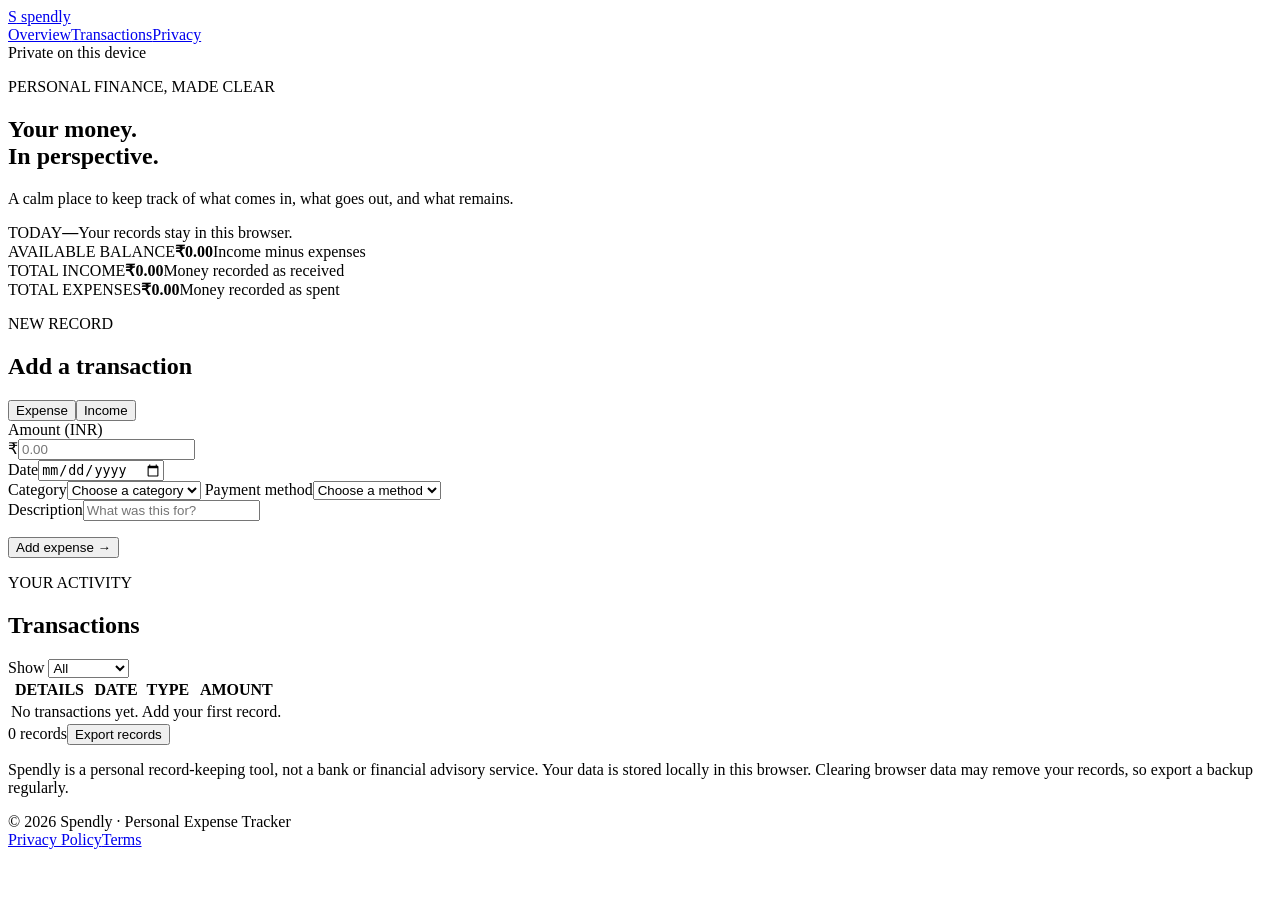
==== index.html @ a80ff647 "Build Spendly responsive web interface" ====
<!doctype html>
<html lang="en">
<head>
  <meta charset="utf-8">
  <meta name="viewport" content="width=device-width, initial-scale=1">
  <meta name="description" content="Spendly is a simple personal expense tracker for recording income, expenses and your balance.">
  <meta name="theme-color" content="#f5f4ef">
  <title>Spendly | Personal Expense Tracker</title>
  <link rel="stylesheet" href="styles.css">
</head>
<body>
  <header class="topbar">
    <a class="brand" href="index.html" aria-label="Spendly home"><span class="brand-mark">S</span> spendly</a>
    <nav aria-label="Main navigation"><a href="#dashboard">Overview</a><a href="#transactions">Transactions</a><a href="privacy.html">Privacy</a></nav>
    <span class="local-label"><span class="status-dot"></span> Private on this device</span>
  </header>

  <main class="shell" id="dashboard">
    <section class="intro">
      <div><p class="eyebrow">PERSONAL FINANCE, MADE CLEAR</p><h1>Your money.<br><span>In perspective.</span></h1><p class="intro-copy">A calm place to keep track of what comes in, what goes out, and what remains.</p></div>
      <div class="date-panel"><span class="eyebrow">TODAY</span><strong id="today-date">—</strong><span class="muted">Your records stay in this browser.</span></div>
    </section>

    <section class="summary-grid" aria-label="Financial summary">
      <article class="summary-card balance-card"><span class="card-label">AVAILABLE BALANCE</span><strong id="balance">₹0.00</strong><span class="card-note">Income minus expenses</span></article>
      <article class="summary-card"><span class="card-label">TOTAL INCOME</span><strong id="income">₹0.00</strong><span class="card-note">Money recorded as received</span></article>
      <article class="summary-card"><span class="card-label">TOTAL EXPENSES</span><strong id="expenses">₹0.00</strong><span class="card-note">Money recorded as spent</span></article>
    </section>

    <section class="workspace">
      <div class="panel form-panel">
        <div class="section-heading"><div><p class="eyebrow">NEW RECORD</p><h2>Add a transaction</h2></div></div>
        <div class="type-switch" role="group" aria-label="Transaction type"><button type="button" class="type-button active" data-type="expense" aria-pressed="true">Expense</button><button type="button" class="type-button" data-type="income" aria-pressed="false">Income</button></div>
        <form id="transaction-form">
          <label for="amount">Amount <span>(INR)</span></label>
          <div class="amount-wrap"><span>₹</span><input id="amount" name="amount" type="number" min="0.01" step="0.01" placeholder="0.00" required></div>
          <label for="date">Date</label><input id="date" name="date" type="date" required>
          <div id="expense-fields">
            <label for="category">Category</label><select id="category" name="category"><option value="">Choose a category</option><option>Food</option><option>Travel</option><option>Education</option><option>Shopping</option><option>Health</option><option>Other</option></select>
            <label for="payment">Payment method</label><select id="payment" name="payment"><option value="">Choose a method</option><option>UPI</option><option>Cash</option><option>Bank transfer</option><option>Card</option><option>Other</option></select>
          </div>
          <div id="income-fields" hidden><label for="source">Income source</label><input id="source" name="source" type="text" maxlength="60" placeholder="e.g. Scholarship"></div>
          <label for="description">Description</label><input id="description" name="description" type="text" maxlength="100" placeholder="What was this for?" required>
          <p class="form-error" id="form-error" role="alert"></p>
          <button class="primary-button" type="submit" id="submit-button">Add expense <span aria-hidden="true">→</span></button>
        </form>
      </div>

      <div class="panel transactions-panel" id="transactions">
        <div class="section-heading transaction-heading"><div><p class="eyebrow">YOUR ACTIVITY</p><h2>Transactions</h2></div><label class="filter-label" for="filter">Show <select id="filter"><option value="all">All</option><option value="Expense">Expenses</option><option value="Income">Income</option></select></label></div>
        <div class="table-wrap"><table><thead><tr><th>DETAILS</th><th>DATE</th><th>TYPE</th><th class="amount-col">AMOUNT</th><th></th></tr></thead><tbody id="transaction-list"><tr><td colspan="5" class="empty-state">No transactions yet. Add your first record.</td></tr></tbody></table></div>
        <div class="panel-footer"><span id="record-count">0 records</span><button type="button" class="text-button" id="export-button">Export records</button></div>
      </div>
    </section>
    <p class="notice">Spendly is a personal record-keeping tool, not a bank or financial advisory service. Your data is stored locally in this browser. Clearing browser data may remove your records, so export a backup regularly.</p>
  </main>

  <footer class="footer"><span>© 2026 Spendly · Personal Expense Tracker</span><div><a href="privacy.html">Privacy Policy</a><a href="terms.html">Terms</a></div></footer>
  <script type="module" src="app.js"></script>
</body>
</html>
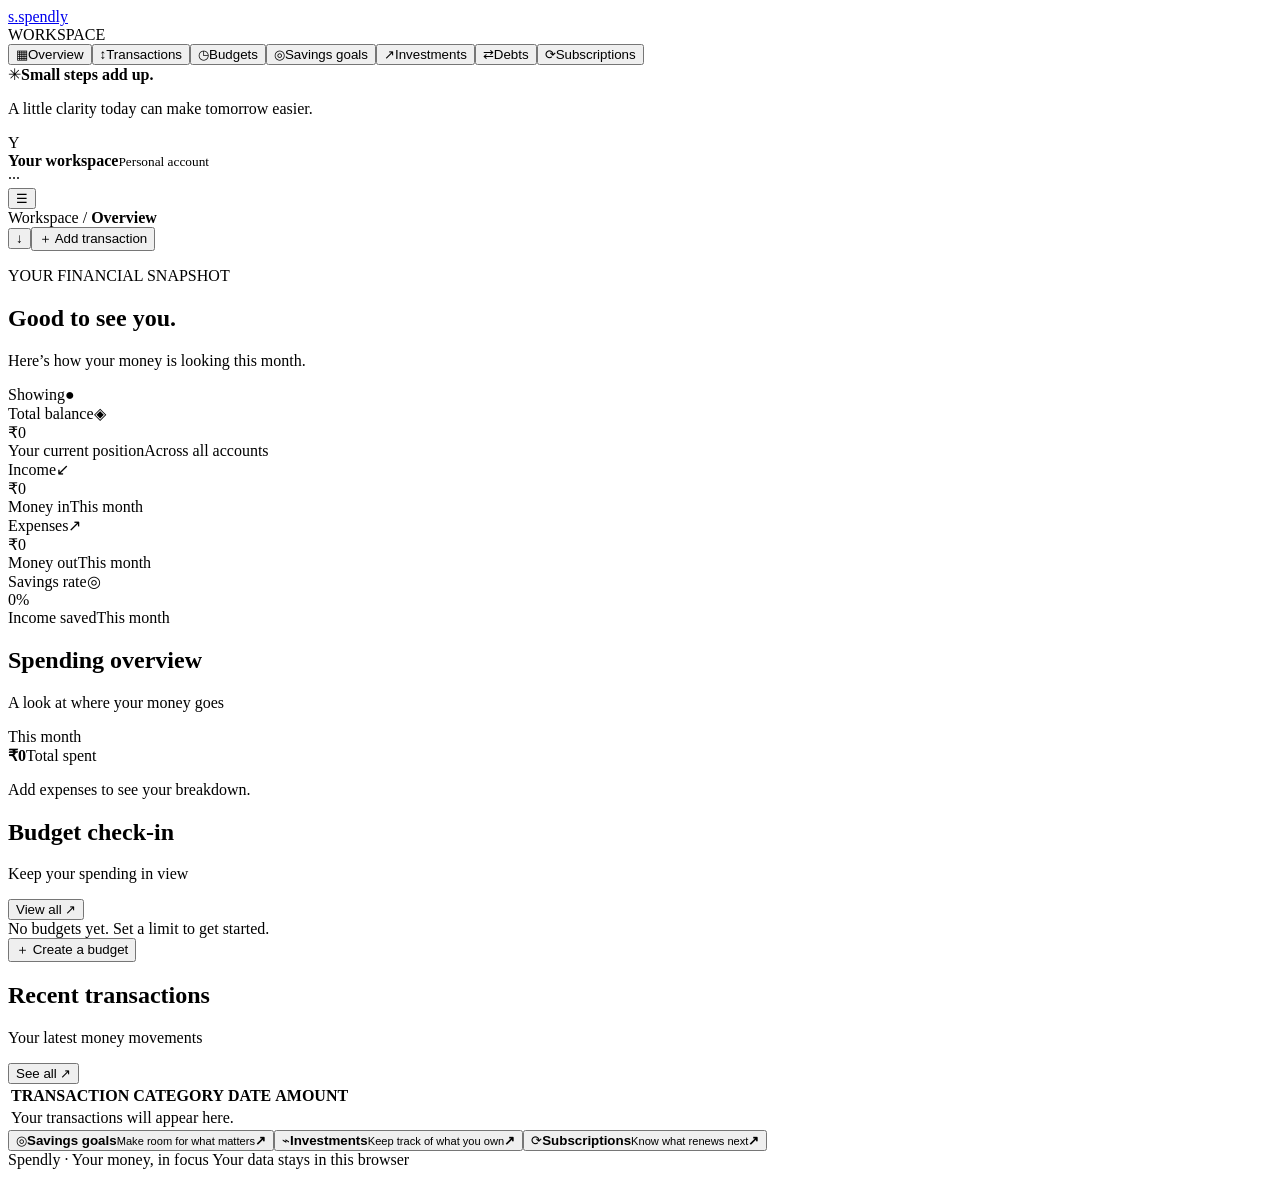
==== commit d96eee55: "Build Spendly: add index.html" ====
--- a/index.html
+++ b/index.html
@@ -1,61 +1,9 @@
-<!doctype html>
-<html lang="en">
-<head>
-  <meta charset="utf-8">
-  <meta name="viewport" content="width=device-width, initial-scale=1">
-  <meta name="description" content="Spendly is a simple personal expense tracker for recording income, expenses and your balance.">
-  <meta name="theme-color" content="#f5f4ef">
-  <title>Spendly | Personal Expense Tracker</title>
-  <link rel="stylesheet" href="styles.css">
-</head>
-<body>
-  <header class="topbar">
-    <a class="brand" href="index.html" aria-label="Spendly home"><span class="brand-mark">S</span> spendly</a>
-    <nav aria-label="Main navigation"><a href="#dashboard">Overview</a><a href="#transactions">Transactions</a><a href="privacy.html">Privacy</a></nav>
-    <span class="local-label"><span class="status-dot"></span> Private on this device</span>
-  </header>
-
-  <main class="shell" id="dashboard">
-    <section class="intro">
-      <div><p class="eyebrow">PERSONAL FINANCE, MADE CLEAR</p><h1>Your money.<br><span>In perspective.</span></h1><p class="intro-copy">A calm place to keep track of what comes in, what goes out, and what remains.</p></div>
-      <div class="date-panel"><span class="eyebrow">TODAY</span><strong id="today-date">—</strong><span class="muted">Your records stay in this browser.</span></div>
-    </section>
-
-    <section class="summary-grid" aria-label="Financial summary">
-      <article class="summary-card balance-card"><span class="card-label">AVAILABLE BALANCE</span><strong id="balance">₹0.00</strong><span class="card-note">Income minus expenses</span></article>
-      <article class="summary-card"><span class="card-label">TOTAL INCOME</span><strong id="income">₹0.00</strong><span class="card-note">Money recorded as received</span></article>
-      <article class="summary-card"><span class="card-label">TOTAL EXPENSES</span><strong id="expenses">₹0.00</strong><span class="card-note">Money recorded as spent</span></article>
-    </section>
-
-    <section class="workspace">
-      <div class="panel form-panel">
-        <div class="section-heading"><div><p class="eyebrow">NEW RECORD</p><h2>Add a transaction</h2></div></div>
-        <div class="type-switch" role="group" aria-label="Transaction type"><button type="button" class="type-button active" data-type="expense" aria-pressed="true">Expense</button><button type="button" class="type-button" data-type="income" aria-pressed="false">Income</button></div>
-        <form id="transaction-form">
-          <label for="amount">Amount <span>(INR)</span></label>
-          <div class="amount-wrap"><span>₹</span><input id="amount" name="amount" type="number" min="0.01" step="0.01" placeholder="0.00" required></div>
-          <label for="date">Date</label><input id="date" name="date" type="date" required>
-          <div id="expense-fields">
-            <label for="category">Category</label><select id="category" name="category"><option value="">Choose a category</option><option>Food</option><option>Travel</option><option>Education</option><option>Shopping</option><option>Health</option><option>Other</option></select>
-            <label for="payment">Payment method</label><select id="payment" name="payment"><option value="">Choose a method</option><option>UPI</option><option>Cash</option><option>Bank transfer</option><option>Card</option><option>Other</option></select>
-          </div>
-          <div id="income-fields" hidden><label for="source">Income source</label><input id="source" name="source" type="text" maxlength="60" placeholder="e.g. Scholarship"></div>
-          <label for="description">Description</label><input id="description" name="description" type="text" maxlength="100" placeholder="What was this for?" required>
-          <p class="form-error" id="form-error" role="alert"></p>
-          <button class="primary-button" type="submit" id="submit-button">Add expense <span aria-hidden="true">→</span></button>
-        </form>
-      </div>
-
-      <div class="panel transactions-panel" id="transactions">
-        <div class="section-heading transaction-heading"><div><p class="eyebrow">YOUR ACTIVITY</p><h2>Transactions</h2></div><label class="filter-label" for="filter">Show <select id="filter"><option value="all">All</option><option value="Expense">Expenses</option><option value="Income">Income</option></select></label></div>
-        <div class="table-wrap"><table><thead><tr><th>DETAILS</th><th>DATE</th><th>TYPE</th><th class="amount-col">AMOUNT</th><th></th></tr></thead><tbody id="transaction-list"><tr><td colspan="5" class="empty-state">No transactions yet. Add your first record.</td></tr></tbody></table></div>
-        <div class="panel-footer"><span id="record-count">0 records</span><button type="button" class="text-button" id="export-button">Export records</button></div>
-      </div>
-    </section>
-    <p class="notice">Spendly is a personal record-keeping tool, not a bank or financial advisory service. Your data is stored locally in this browser. Clearing browser data may remove your records, so export a backup regularly.</p>
-  </main>
-
-  <footer class="footer"><span>© 2026 Spendly · Personal Expense Tracker</span><div><a href="privacy.html">Privacy Policy</a><a href="terms.html">Terms</a></div></footer>
-  <script type="module" src="app.js"></script>
-</body>
-</html>
+<!doctype html><html lang="en"><head><meta charset="utf-8"><meta name="viewport" content="width=device-width,initial-scale=1"><meta name="theme-color" content="#f7f8f5"><meta name="description" content="Spendly — a clearer view of your money."><title>Spendly — Your money, in focus</title><link rel="preconnect" href="https://fonts.googleapis.com"><link href="https://fonts.googleapis.com/css2?family=DM+Sans:wght@400;500;600;700&family=Manrope:wght@400;500;600;700;800&display=swap" rel="stylesheet"><link rel="stylesheet" href="styles.css"></head><body>
+<div class="app-shell"><aside class="sidebar" id="sidebar"><a class="brand" href="#"><span class="brand-mark">s.</span><span>spendly</span></a><div class="workspace-label">WORKSPACE</div><nav class="nav-list"><button class="nav-item active" data-page="overview"><span class="nav-icon">▦</span>Overview</button><button class="nav-item" data-page="transactions"><span class="nav-icon">↕</span>Transactions</button><button class="nav-item" data-page="budgets"><span class="nav-icon">◷</span>Budgets</button><button class="nav-item" data-page="goals"><span class="nav-icon">◎</span>Savings goals</button><button class="nav-item" data-page="investments"><span class="nav-icon">↗</span>Investments</button><button class="nav-item" data-page="debts"><span class="nav-icon">⇄</span>Debts</button><button class="nav-item" data-page="subscriptions"><span class="nav-icon">⟳</span>Subscriptions</button></nav><div class="sidebar-bottom"><div class="tip-card"><span class="tip-spark">✳</span><strong>Small steps add up.</strong><p>A little clarity today can make tomorrow easier.</p></div><div class="profile"><div class="avatar">Y</div><div><strong>Your workspace</strong><small>Personal account</small></div><span class="profile-dots">···</span></div></div></aside>
+<main class="main-area"><header class="topbar"><button class="mobile-menu" id="mobileMenu">☰</button><div class="breadcrumb">Workspace <span>/</span> <strong id="crumb">Overview</strong></div><div class="top-actions"><span class="date-chip" id="todayLabel"></span><button class="icon-button" id="exportBtn" title="Export data">↓</button><button class="add-button" id="quickAdd">＋ <span>Add transaction</span></button></div></header>
+<section class="page-content"><div class="page-heading"><div><p class="eyebrow" id="eyebrow">YOUR FINANCIAL SNAPSHOT</p><h1 id="pageTitle">Good to see you.</h1><p class="subheading" id="pageSubtitle">Here’s how your money is looking this month.</p></div><div class="month-select"><span>Showing</span><strong id="monthLabel"></strong><span class="month-dot">●</span></div></div>
+<div id="pageView"><section class="summary-grid"><article class="summary-card balance-card"><div class="card-top"><span>Total balance</span><span class="mini-icon">◈</span></div><div class="amount" id="balanceValue">₹0</div><div class="card-foot"><span class="trend neutral">Your current position</span><span class="card-note">Across all accounts</span></div><div class="balance-decoration"></div></article><article class="summary-card"><div class="card-top"><span>Income</span><span class="mini-icon green">↙</span></div><div class="amount" id="incomeValue">₹0</div><div class="card-foot"><span class="trend positive">Money in</span><span class="card-note">This month</span></div></article><article class="summary-card"><div class="card-top"><span>Expenses</span><span class="mini-icon coral">↗</span></div><div class="amount" id="expenseValue">₹0</div><div class="card-foot"><span class="trend neutral">Money out</span><span class="card-note">This month</span></div></article><article class="summary-card"><div class="card-top"><span>Savings rate</span><span class="mini-icon blue">◎</span></div><div class="amount" id="savingRate">0%</div><div class="card-foot"><span class="trend neutral">Income saved</span><span class="card-note">This month</span></div></article></section>
+<section class="content-grid"><article class="panel spending-panel"><div class="panel-heading"><div><h2>Spending overview</h2><p>A look at where your money goes</p></div><span class="period-tag">This month</span></div><div class="chart-wrap"><div class="donut" id="donut"><div class="donut-center"><strong id="donutTotal">₹0</strong><span>Total spent</span></div></div><div class="legend" id="categoryLegend"><p class="empty-state">Add expenses to see your breakdown.</p></div></div></article><article class="panel budget-panel"><div class="panel-heading"><div><h2>Budget check-in</h2><p>Keep your spending in view</p></div><button class="text-link" data-go="budgets">View all ↗</button></div><div id="budgetPreview" class="budget-preview"><div class="empty-state">No budgets yet. Set a limit to get started.</div></div><button class="outline-button full" data-go="budgets">＋ Create a budget</button></article></section>
+<section class="panel transactions-panel"><div class="panel-heading"><div><h2>Recent transactions</h2><p>Your latest money movements</p></div><button class="text-link" data-go="transactions">See all ↗</button></div><div class="table-scroll"><table><thead><tr><th>TRANSACTION</th><th>CATEGORY</th><th>DATE</th><th class="align-right">AMOUNT</th></tr></thead><tbody id="recentRows"><tr><td colspan="4" class="empty-state">Your transactions will appear here.</td></tr></tbody></table></div></section>
+<section class="quick-links"><button class="quick-card" data-go="goals"><span class="quick-symbol mint">◎</span><span><strong>Savings goals</strong><small>Make room for what matters</small></span><b>↗</b></button><button class="quick-card" data-go="investments"><span class="quick-symbol peach">⌁</span><span><strong>Investments</strong><small>Keep track of what you own</small></span><b>↗</b></button><button class="quick-card" data-go="subscriptions"><span class="quick-symbol sky">⟳</span><span><strong>Subscriptions</strong><small>Know what renews next</small></span><b>↗</b></button></section></div></section><footer>Spendly <span>·</span> Your money, in focus <span class="footer-right">Your data stays in this browser</span></footer></main></div>
+<div class="modal-backdrop" id="modalBackdrop" hidden><section class="modal" role="dialog" aria-modal="true"><div class="modal-heading"><div><p class="eyebrow">SPENDLY WORKSPACE</p><h2 id="modalTitle">Add transaction</h2></div><button class="close-button" id="closeModal">×</button></div><form id="entryForm"><input type="hidden" id="entryId"><div class="form-row"><label>Type<select id="entryType"><option value="expense">Expense</option><option value="income">Income</option></select></label><label>Amount (₹)<input id="entryAmount" type="number" min="0.01" step="0.01" placeholder="0.00" required></label></div><label>Description<input id="entryName" maxlength="60" placeholder="e.g. Groceries" required></label><div class="form-row"><label>Category<select id="entryCategory"><option>Food</option><option>Transport</option><option>Shopping</option><option>Education</option><option>Health</option><option>Entertainment</option><option>Salary</option><option>Other</option></select></label><label>Date<input id="entryDate" type="date" required></label></div><label>Note <span class="optional">(optional)</span><input id="entryNote" maxlength="120" placeholder="Add a little detail"></label><div class="form-actions"><button type="button" class="outline-button" id="cancelModal">Cancel</button><button class="add-button" type="submit">Save transaction</button></div></form></section></div><div class="toast" id="toast" role="status"></div><script src="spendly.js"></script><script src="app.js"></script></body></html>
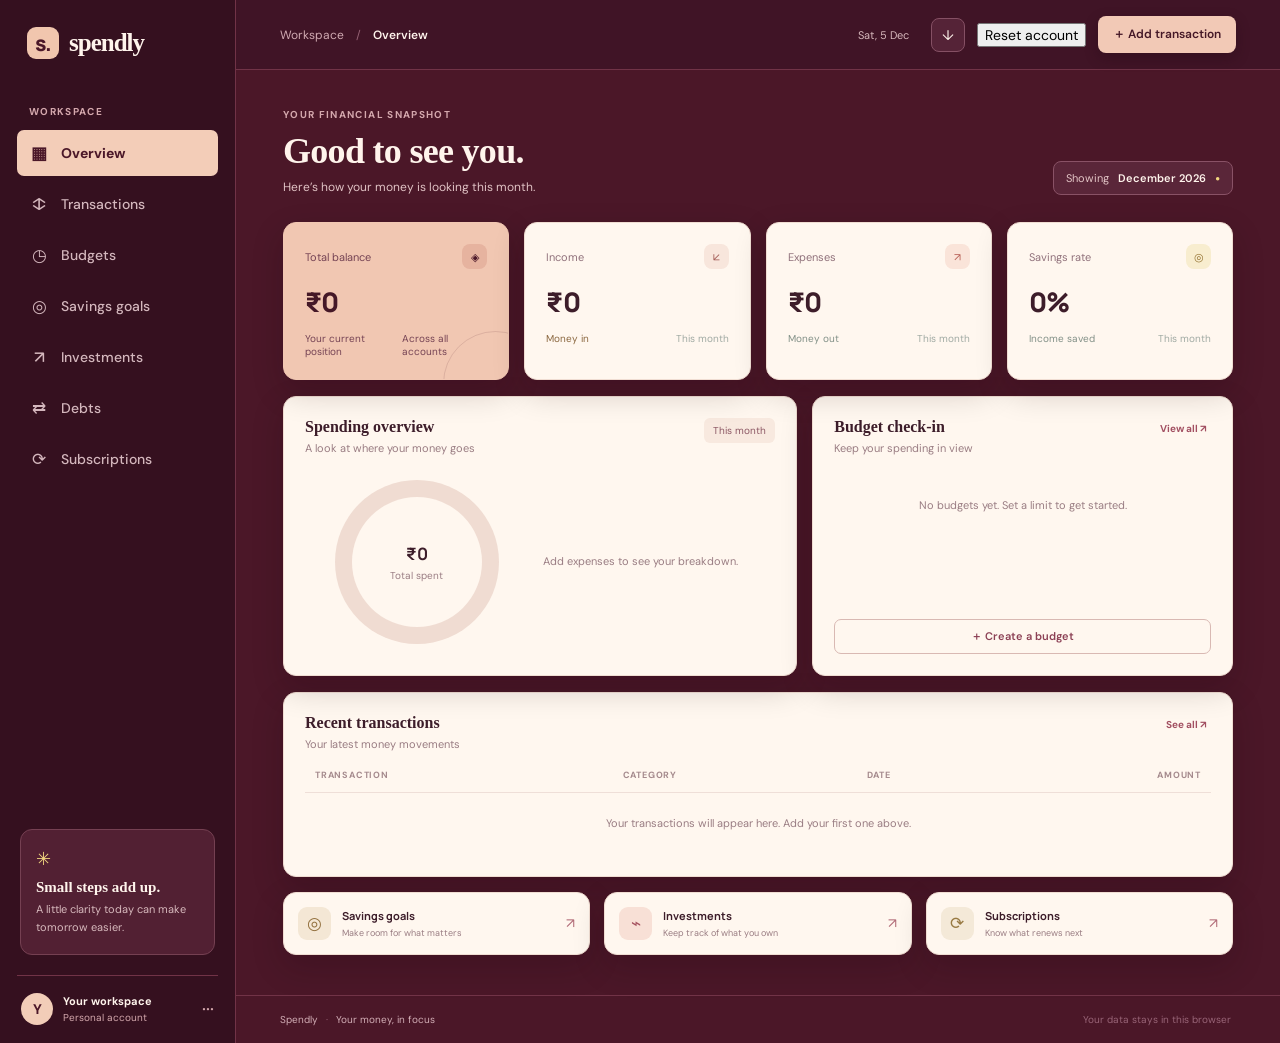
==== commit 46ede331: "Add full account reset control" ====
--- a/index.html
+++ b/index.html
@@ -1,6 +1,6 @@
 <!doctype html><html lang="en"><head><meta charset="utf-8"><meta name="viewport" content="width=device-width,initial-scale=1"><meta name="theme-color" content="#f7f8f5"><meta name="description" content="Spendly — a clearer view of your money."><title>Spendly — Your money, in focus</title><link rel="preconnect" href="https://fonts.googleapis.com"><link href="https://fonts.googleapis.com/css2?family=DM+Sans:wght@400;500;600;700&family=Manrope:wght@400;500;600;700;800&display=swap" rel="stylesheet"><link rel="stylesheet" href="styles.css"></head><body>
 <div class="app-shell"><aside class="sidebar" id="sidebar"><a class="brand" href="#"><span class="brand-mark">s.</span><span>spendly</span></a><div class="workspace-label">WORKSPACE</div><nav class="nav-list"><button class="nav-item active" data-page="overview"><span class="nav-icon">▦</span>Overview</button><button class="nav-item" data-page="transactions"><span class="nav-icon">↕</span>Transactions</button><button class="nav-item" data-page="budgets"><span class="nav-icon">◷</span>Budgets</button><button class="nav-item" data-page="goals"><span class="nav-icon">◎</span>Savings goals</button><button class="nav-item" data-page="investments"><span class="nav-icon">↗</span>Investments</button><button class="nav-item" data-page="debts"><span class="nav-icon">⇄</span>Debts</button><button class="nav-item" data-page="subscriptions"><span class="nav-icon">⟳</span>Subscriptions</button></nav><div class="sidebar-bottom"><div class="tip-card"><span class="tip-spark">✳</span><strong>Small steps add up.</strong><p>A little clarity today can make tomorrow easier.</p></div><div class="profile"><div class="avatar">Y</div><div><strong>Your workspace</strong><small>Personal account</small></div><span class="profile-dots">···</span></div></div></aside>
-<main class="main-area"><header class="topbar"><button class="mobile-menu" id="mobileMenu">☰</button><div class="breadcrumb">Workspace <span>/</span> <strong id="crumb">Overview</strong></div><div class="top-actions"><span class="date-chip" id="todayLabel"></span><button class="icon-button" id="exportBtn" title="Export data">↓</button><button class="add-button" id="quickAdd">＋ <span>Add transaction</span></button></div></header>
+<main class="main-area"><header class="topbar"><button class="mobile-menu" id="mobileMenu">☰</button><div class="breadcrumb">Workspace <span>/</span> <strong id="crumb">Overview</strong></div><div class="top-actions"><span class="date-chip" id="todayLabel"></span><button class="icon-button" id="exportBtn" title="Export data">↓</button><button class="reset-button" id="resetBtn" title="Permanently clear all account data">Reset account</button><button class="add-button" id="quickAdd">＋ <span>Add transaction</span></button></div></header>
 <section class="page-content"><div class="page-heading"><div><p class="eyebrow" id="eyebrow">YOUR FINANCIAL SNAPSHOT</p><h1 id="pageTitle">Good to see you.</h1><p class="subheading" id="pageSubtitle">Here’s how your money is looking this month.</p></div><div class="month-select"><span>Showing</span><strong id="monthLabel"></strong><span class="month-dot">●</span></div></div>
 <div id="pageView"><section class="summary-grid"><article class="summary-card balance-card"><div class="card-top"><span>Total balance</span><span class="mini-icon">◈</span></div><div class="amount" id="balanceValue">₹0</div><div class="card-foot"><span class="trend neutral">Your current position</span><span class="card-note">Across all accounts</span></div><div class="balance-decoration"></div></article><article class="summary-card"><div class="card-top"><span>Income</span><span class="mini-icon green">↙</span></div><div class="amount" id="incomeValue">₹0</div><div class="card-foot"><span class="trend positive">Money in</span><span class="card-note">This month</span></div></article><article class="summary-card"><div class="card-top"><span>Expenses</span><span class="mini-icon coral">↗</span></div><div class="amount" id="expenseValue">₹0</div><div class="card-foot"><span class="trend neutral">Money out</span><span class="card-note">This month</span></div></article><article class="summary-card"><div class="card-top"><span>Savings rate</span><span class="mini-icon blue">◎</span></div><div class="amount" id="savingRate">0%</div><div class="card-foot"><span class="trend neutral">Income saved</span><span class="card-note">This month</span></div></article></section>
 <section class="content-grid"><article class="panel spending-panel"><div class="panel-heading"><div><h2>Spending overview</h2><p>A look at where your money goes</p></div><span class="period-tag">This month</span></div><div class="chart-wrap"><div class="donut" id="donut"><div class="donut-center"><strong id="donutTotal">₹0</strong><span>Total spent</span></div></div><div class="legend" id="categoryLegend"><p class="empty-state">Add expenses to see your breakdown.</p></div></div></article><article class="panel budget-panel"><div class="panel-heading"><div><h2>Budget check-in</h2><p>Keep your spending in view</p></div><button class="text-link" data-go="budgets">View all ↗</button></div><div id="budgetPreview" class="budget-preview"><div class="empty-state">No budgets yet. Set a limit to get started.</div></div><button class="outline-button full" data-go="budgets">＋ Create a budget</button></article></section>
--- a/styles.css
+++ b/styles.css
@@ -0,0 +1,90 @@
+ :root{--ink:#202a27;--muted:#7b8781;--line:#e8ece7;--paper:#f7f8f5;--white:#fff;--green:#286b52;--green-dark:#194d3c;--shadow:0 8px 28px rgba(35,55,45,.045)}*{box-sizing:border-box}body{margin:0;background:var(--paper);color:var(--ink);font-family:"DM Sans",sans-serif;font-size:14px}button,input,select{font:inherit}button{cursor:pointer}.app-shell{min-height:100vh;display:flex}.sidebar{width:236px;background:#fff;border-right:1px solid var(--line);padding:27px 17px 18px;display:flex;flex-direction:column;flex-shrink:0}.brand{display:flex;align-items:center;gap:10px;text-decoration:none;color:var(--ink);font:800 22px Manrope,sans-serif;letter-spacing:-1px;padding:0 10px 46px}.brand-mark{width:32px;height:32px;border-radius:11px;background:var(--green);color:white;display:grid;place-items:center;font:800 21px Manrope}.workspace-label,.eyebrow{font-size:10px;letter-spacing:1.35px;font-weight:700;color:#98a39c}.workspace-label{padding:0 12px 12px}.nav-list{display:grid;gap:5px}.nav-item{border:0;background:transparent;color:#77827c;text-align:left;padding:12px 13px;border-radius:9px;display:flex;align-items:center;gap:13px;font-weight:500}.nav-item:hover{background:#f5f8f5;color:var(--ink)}.nav-item.active{background:#edf5ef;color:var(--green);font-weight:700}.nav-icon{font-size:17px;width:18px;text-align:center}.sidebar-bottom{margin-top:auto}.tip-card{margin:0 3px 20px;padding:17px 15px;background:#f4f7f2;border-radius:12px}.tip-spark{color:#8ca88f;font-size:18px}.tip-card strong{display:block;margin:8px 0 5px;font:700 13px Manrope}.tip-card p{margin:0;color:var(--muted);font-size:11px;line-height:1.6}.profile{border-top:1px solid var(--line);padding:17px 4px 0;display:flex;align-items:center;gap:10px}.avatar{width:32px;height:32px;border-radius:50%;background:#e6eee7;color:var(--green);display:grid;place-items:center;font-weight:700}.profile strong,.profile small{display:block}.profile strong{font-size:11px}.profile small{font-size:10px;color:var(--muted);margin-top:3px}.profile-dots{margin-left:auto;color:#9ca69f;font-size:20px}.main-area{min-width:0;flex:1;display:flex;flex-direction:column}.topbar{height:70px;padding:0 4.2%;border-bottom:1px solid var(--line);display:flex;align-items:center;justify-content:space-between;background:rgba(255,255,255,.7)}.breadcrumb{font-size:12px;color:#9aa49e}.breadcrumb span{padding:0 9px;color:#c4ccc6}.breadcrumb strong{color:#45534b;font-weight:600}.top-actions{display:flex;align-items:center;gap:12px}.date-chip{font-size:11px;color:#78857d;padding-right:10px}.icon-button,.mobile-menu{border:1px solid var(--line);background:white;border-radius:8px;width:34px;height:34px;color:#637168}.add-button{border:0;background:var(--green);color:white;padding:10px 15px;border-radius:8px;font-weight:600;font-size:12px;box-shadow:0 3px 8px #286b5220}.add-button:hover{background:var(--green-dark)}.mobile-menu{display:none}.page-content{width:min(1180px,91%);margin:0 auto;padding:38px 0 40px}.page-heading{display:flex;justify-content:space-between;align-items:flex-end;margin-bottom:27px}.eyebrow{margin:0 0 9px}.page-heading h1{font:700 27px Manrope,sans-serif;letter-spacing:-.9px;margin:0}.subheading{margin:7px 0 0;color:var(--muted);font-size:12px}.month-select{display:flex;gap:9px;align-items:center;color:#9aa49e;font-size:11px;padding:9px 12px;border:1px solid var(--line);border-radius:8px;background:white}.month-select strong{color:#49574f;font-weight:600}.month-dot{font-size:8px;color:#7fa38b}.summary-grid{display:grid;grid-template-columns:repeat(4,minmax(0,1fr));gap:15px}.summary-card{position:relative;overflow:hidden;background:white;border:1px solid var(--line);border-radius:12px;padding:19px;min-height:137px;box-shadow:var(--shadow)}.balance-card{background:#235b46;color:white;border-color:#235b46}.card-top,.card-foot{display:flex;justify-content:space-between;align-items:center}.card-top{font-size:11px;color:#7e8982}.balance-card .card-top{color:#d1e2d8}.mini-icon{width:25px;height:25px;border-radius:8px;background:#f1f5f1;display:grid;place-items:center;color:#5d7867}.balance-card .mini-icon{background:#ffffff20;color:white}.mini-icon.green{color:#438b65;background:#e8f4eb}.mini-icon.coral{color:#c87869;background:#fbefed}.mini-icon.blue{color:#63849a;background:#eef3f6}.amount{font:700 25px Manrope,sans-serif;letter-spacing:-.7px;margin:14px 0 12px}.balance-card .amount{color:white}.card-foot{font-size:10px;gap:6px}.trend{color:#829087}.trend.positive{color:#4f916a}.balance-card .trend{color:#d1e2d8}.card-note{color:#a0aaa3}.balance-card .card-note{color:#b9d0c3}.balance-decoration{position:absolute;width:105px;height:105px;border:1px solid #ffffff18;border-radius:50%;right:-40px;bottom:-57px}.content-grid{display:grid;grid-template-columns:1.1fr .9fr;gap:15px;margin-top:16px}.panel{background:white;border:1px solid var(--line);border-radius:12px;padding:21px;box-shadow:var(--shadow);min-width:0}.panel-heading{display:flex;justify-content:space-between;align-items:flex-start}.panel-heading h2{font:700 14px Manrope;margin:0}.panel-heading p{font-size:11px;color:var(--muted);margin:5px 0 0}.period-tag{font-size:10px;color:#77867d;background:#f5f7f4;padding:6px 9px;border-radius:6px}.chart-wrap{display:flex;align-items:center;justify-content:center;gap:36px;padding:25px 8px 8px;min-height:195px}.donut{width:164px;height:164px;border-radius:50%;background:conic-gradient(#dfe9e1 0deg 360deg);display:grid;place-items:center;flex-shrink:0;position:relative}.donut:after{content:"";position:absolute;inset:17px;background:white;border-radius:50%}.donut-center{z-index:1;text-align:center}.donut-center strong{display:block;font:700 17px Manrope}.donut-center span{font-size:10px;color:var(--muted)}.legend{display:grid;gap:12px;min-width:120px}.legend-item{display:flex;align-items:center;gap:8px;font-size:10px;color:#65736a}.legend-dot{width:8px;height:8px;border-radius:3px;flex-shrink:0}.legend-item strong{margin-left:auto;color:#36443b;font-weight:600}.empty-state{color:#9aa49e;font-size:11px;line-height:1.6;text-align:center;padding:22px 8px}.budget-preview{padding:20px 0 8px;min-height:164px}.budget-row{margin-bottom:18px}.budget-meta{display:flex;justify-content:space-between;gap:10px;font-size:10px;margin-bottom:8px}.budget-meta strong{font-weight:600}.budget-meta span{color:#89958d}.progress-track{height:6px;background:#edf1ed;border-radius:10px;overflow:hidden}.progress-fill{height:100%;background:#76a287;border-radius:10px}.progress-fill.warn{background:#d5a16e}.progress-fill.over{background:#d97968}.text-link{border:0;background:transparent;color:var(--green);font-size:10px;font-weight:700;padding:4px}.outline-button{border:1px solid #dce5dd;background:white;color:var(--green);padding:9px 12px;border-radius:7px;font-size:11px;font-weight:600}.outline-button:hover{background:#f5f8f5}.full{width:100%}.transactions-panel{margin-top:16px}.table-scroll{overflow-x:auto;margin-top:18px}table{width:100%;border-collapse:collapse;white-space:nowrap}th{text-align:left;font-size:9px;letter-spacing:.8px;color:#9aa49e;font-weight:700;padding:0 10px 11px;border-bottom:1px solid var(--line)}td{padding:12px 10px;border-bottom:1px solid #f0f2ef;font-size:11px;color:#66736a}tbody tr:last-child td{border-bottom:0}.align-right{text-align:right}.transaction-name{display:flex;align-items:center;gap:10px;color:#36443b;font-weight:600}.transaction-icon{width:29px;height:29px;border-radius:8px;background:#f1f5f1;display:grid;place-items:center;color:#698b75}.amount-income{color:#438b65;font-weight:700}.amount-expense{color:#39463e;font-weight:700}.quick-links{display:grid;grid-template-columns:repeat(3,1fr);gap:14px;margin-top:15px}.quick-card{display:flex;align-items:center;text-align:left;gap:11px;background:white;border:1px solid var(--line);border-radius:10px;padding:14px;box-shadow:var(--shadow);color:var(--ink)}.quick-card:hover{border-color:#b8cdbd}.quick-symbol{width:33px;height:33px;display:grid;place-items:center;border-radius:9px;font-size:17px}.mint{background:#e7f2e9;color:#578b66}.peach{background:#fbefea;color:#c47e68}.sky{background:#edf3f6;color:#6d91a3}.quick-card span:nth-child(2){flex:1}.quick-card strong,.quick-card small{display:block}.quick-card strong{font:700 11px Manrope}.quick-card small{font-size:9px;color:var(--muted);margin-top:4px}.quick-card b{font-weight:400;color:#8b9a90}footer{margin-top:auto;border-top:1px solid var(--line);padding:17px 4.2%;font-size:10px;color:#9aa49e}footer span{padding:0 5px;color:#c4ccc6}.footer-right{float:right}.modal-backdrop{position:fixed;inset:0;background:#1c2b2480;display:grid;place-items:center;padding:20px;z-index:5}.modal-backdrop[hidden]{display:none}.modal{width:min(470px,100%);background:white;border-radius:15px;padding:25px;box-shadow:0 20px 70px #15231c35}.modal-heading{display:flex;justify-content:space-between;align-items:flex-start;margin-bottom:20px}.modal-heading h2{font:700 21px Manrope;margin:0}.close-button{border:0;background:#f3f6f3;width:30px;height:30px;border-radius:8px;font-size:20px;color:#617067}.modal form{display:grid;gap:13px}.modal label{display:grid;gap:6px;font-size:10px;color:#66736a;font-weight:600}.modal input,.modal select{width:100%;border:1px solid #e1e8e2;border-radius:7px;padding:10px 11px;outline:none;color:#334239;background:white;font-size:12px}.modal input:focus,.modal select:focus{border-color:#8eae98;box-shadow:0 0 0 3px #eaf3ec}.form-row{display:grid;grid-template-columns:1fr 1fr;gap:12px}.optional{font-weight:400;color:#a0aaa3}.form-actions{display:flex;justify-content:flex-end;gap:9px;margin-top:8px}.toast{position:fixed;bottom:22px;left:50%;transform:translate(-50%,20px);background:#263d31;color:white;padding:11px 17px;border-radius:8px;font-size:11px;opacity:0;pointer-events:none;transition:.2s;z-index:9}.toast.show{opacity:1;transform:translate(-50%,0)}.page-list{display:grid;gap:13px}.page-panel{background:white;border:1px solid var(--line);border-radius:12px;padding:22px}.page-panel h2{font:700 15px Manrope;margin:0 0 7px}.page-panel p{color:var(--muted);font-size:11px}.simple-form{display:flex;gap:10px;flex-wrap:wrap;margin-top:16px}.simple-form label{display:grid;gap:6px;color:#66736a;font-size:10px}.simple-form input,.simple-form select{border:1px solid var(--line);border-radius:7px;padding:10px;font-size:11px;min-width:130px}.simple-form button{border:0;background:var(--green);color:white;padding:10px 13px;border-radius:7px;font-size:11px}.record-list{margin-top:17px;display:grid;gap:9px}.record-row{display:flex;justify-content:space-between;align-items:center;border-bottom:1px solid #eff2ee;padding:10px 0;font-size:11px}.record-row:last-child{border:0}.record-row small{display:block;color:var(--muted);margin-top:3px}.delete-record{border:0;background:#fbefed;color:#bf7164;border-radius:6px;padding:5px 9px;font-size:10px}@media(max-width:1050px){.sidebar{width:205px}.summary-grid{grid-template-columns:repeat(2,1fr)}.chart-wrap{gap:20px}}@media(max-width:760px){.sidebar{position:fixed;z-index:4;top:0;bottom:0;left:-250px;width:236px;transition:left .2s;box-shadow:10px 0 30px #20352a12}.sidebar.open{left:0}.mobile-menu{display:block;margin-right:12px}.topbar{justify-content:flex-start;padding:0 4%}.breadcrumb{flex:1}.top-actions{gap:7px}.date-chip{display:none}.add-button{padding:9px 11px}.page-content{padding-top:27px}.page-heading{align-items:flex-start;gap:10px;flex-direction:column}.month-select{align-self:flex-start}.content-grid{grid-template-columns:1fr}.chart-wrap{justify-content:flex-start}.quick-links{grid-template-columns:1fr}.summary-card{padding:15px;min-height:126px}.amount{font-size:22px}.page-heading h1{font-size:24px}.footer-right{display:block;float:none;margin-top:5px}}@media(max-width:420px){.summary-grid{gap:9px}.summary-card{padding:13px}.amount{font-size:19px}.card-foot{font-size:9px}.chart-wrap{gap:14px;padding-left:0}.donut{width:138px;height:138px}.donut:after{inset:14px}.legend{min-width:105px}.panel{padding:16px}.form-row{grid-template-columns:1fr}}
+
+/* Spendly cherry editorial refresh */
+@import url('https://fonts.googleapis.com/css2?family=DM+Sans:wght@400;500;600;700&family=Manrope:wght@400;500;600;700;800&family=Playfair+Display:wght@600;700;800&display=swap');
+:root{
+ --ink:#321923;--muted:#927782;--line:#ead8d5;--paper:#4b1728;--white:#fff8f1;
+ --green:#f2c9b6;--green-dark:#e7b39f;--shadow:0 12px 32px rgba(28,5,14,.18);
+}
+body{background:#4b1728;color:#fff4ec;font-family:"DM Sans",sans-serif}
+.sidebar{background:#35101f;border-right:1px solid #713347}
+.brand{color:#fff4ec;font-family:"Playfair Display",serif;font-size:25px}
+.brand-mark{background:#f1c6ae;color:#4b1728;border-radius:9px}
+.workspace-label,.eyebrow{color:#d4a8ad}
+.nav-item{color:#d4b7bd;border-radius:7px}
+.nav-item:hover{background:#512033;color:#fff8f1}
+.nav-item.active{background:#f3cdb8;color:#4b1728}
+.tip-card{background:#522033;border:1px solid #754052}
+.tip-spark{color:#f2d77f}
+.tip-card strong{color:#fff4ec;font-family:"Playfair Display",serif;font-size:15px}
+.tip-card p{color:#d7b9bd}
+.profile{border-color:#713347}
+.avatar{background:#f2cdb8;color:#4b1728}
+.profile strong{color:#fff4ec}.profile small,.profile-dots{color:#d4a8ad}
+.topbar{background:#401426;border-color:#713347}
+.breadcrumb{color:#d0aab2}.breadcrumb span{color:#956174}.breadcrumb strong{color:#fff4ec}
+.date-chip{color:#d7b9bd}
+.icon-button,.mobile-menu{background:#552337;border-color:#855064;color:#fff4ec}
+.add-button{background:#f2c9b6;color:#451827;box-shadow:0 5px 14px #21081355}
+.add-button:hover{background:#f8d8c8}
+.page-heading h1{font:700 36px "Playfair Display",serif;letter-spacing:-.7px;color:#fff4ec}
+.subheading{color:#e0c2c4}
+.month-select{background:#5a2639;border-color:#895266;color:#e3c5c6}
+.month-select strong{color:#fff4ec}.month-dot{color:#f2d77f}
+.summary-card,.panel,.quick-card,.page-panel{background:#fff7ef;border:1px solid #f0ddd2;border-radius:13px;box-shadow:0 12px 32px rgba(27,5,13,.2);color:#321923}
+.summary-card{padding:21px;min-height:145px}
+.balance-card{background:#f1c7b2;color:#4b1728;border-color:#f1c7b2}
+.balance-card .card-top,.balance-card .trend,.balance-card .card-note{color:#754354}
+.balance-card .amount{color:#451827}
+.balance-card .mini-icon{background:#e6b39f;color:#4b1728}
+.card-top{color:#90717b}.amount{font:800 27px Manrope,sans-serif;color:#3d1d2a}
+.mini-icon{background:#f8e9df;color:#8b5261}
+.mini-icon.green{background:#f8e6dc;color:#a45e58}
+.mini-icon.coral{background:#fae4d9;color:#b85f55}
+.mini-icon.blue{background:#f8edcf;color:#92702e}
+.card-foot{color:#987d83}.trend.positive{color:#8b6840}
+.balance-decoration{border-color:#4b172822}
+.panel-heading h2{font:700 16px "Playfair Display",serif;color:#3d1d2a}
+.panel-heading p{color:#9a7d83}
+.period-tag{background:#f8e9df;color:#8c5864}
+.donut:after{background:#fff7ef}
+.donut-center strong{color:#3d1d2a}
+.donut-center span,.empty-state{color:#9a7d83}
+.legend-item{color:#7d626b}.legend-item strong{color:#3d1d2a}
+.progress-track{background:#f0e4dc}
+.progress-fill{background:#b75d6b}
+.progress-fill.warn{background:#e3b85f}.progress-fill.over{background:#c45b53}
+.text-link{color:#a24f61}
+.outline-button{border-color:#d9b9b3;background:transparent;color:#8c4055}
+.outline-button:hover{background:#f9e9e1}
+th{color:#a58a8d;border-color:#efdfd8}
+td{color:#806a70;border-color:#f2e7e0}
+.transaction-name{color:#3d1d2a}
+.transaction-icon{background:#f8e9df;color:#9e5a67}
+.amount-income{color:#71864f}.amount-expense{color:#a34d5c}
+.quick-card{color:#3d1d2a}
+.quick-card:hover{border-color:#d9a8a2;transform:translateY(-2px)}
+.quick-symbol.mint{background:#f4e7d5;color:#92703e}
+.quick-symbol.peach{background:#f8e0d6;color:#a65360}
+.quick-symbol.sky{background:#f4e9d8;color:#987a43}
+.quick-card small{color:#9a7d83}
+.quick-card b{color:#b16a76}
+footer{border-color:#713347;color:#d2aeb6}
+footer span{color:#986477}
+.modal-backdrop{background:#210914bb;backdrop-filter:blur(5px)}
+.modal{background:#fff7ef;color:#321923;border:1px solid #f0ddd2}
+.modal-heading h2{font:700 25px "Playfair Display",serif;color:#3d1d2a}
+.close-button{background:#f6e6df;color:#754354}
+.modal label{color:#80636d}
+.modal input,.modal select,.simple-form input,.simple-form select{border-color:#e7d3cc;background:#fffdfa;color:#432432}
+.modal input:focus,.modal select:focus{border-color:#b76b79;box-shadow:0 0 0 3px #f5e2dc}
+.simple-form label{color:#80636d}
+.simple-form button{background:#8f3c55;color:#fff7ef}
+.record-row{border-color:#f0e3dc;color:#432432}
+.record-row small{color:#9a7d83}
+.delete-record{background:#f8e4df;color:#a34d5c}
+.toast{background:#f2c9b6;color:#451827}
+@media(max-width:760px){
+ .sidebar{background:#35101f;box-shadow:10px 0 30px #1e0712aa}
+ .page-heading h1{font-size:31px}
+}
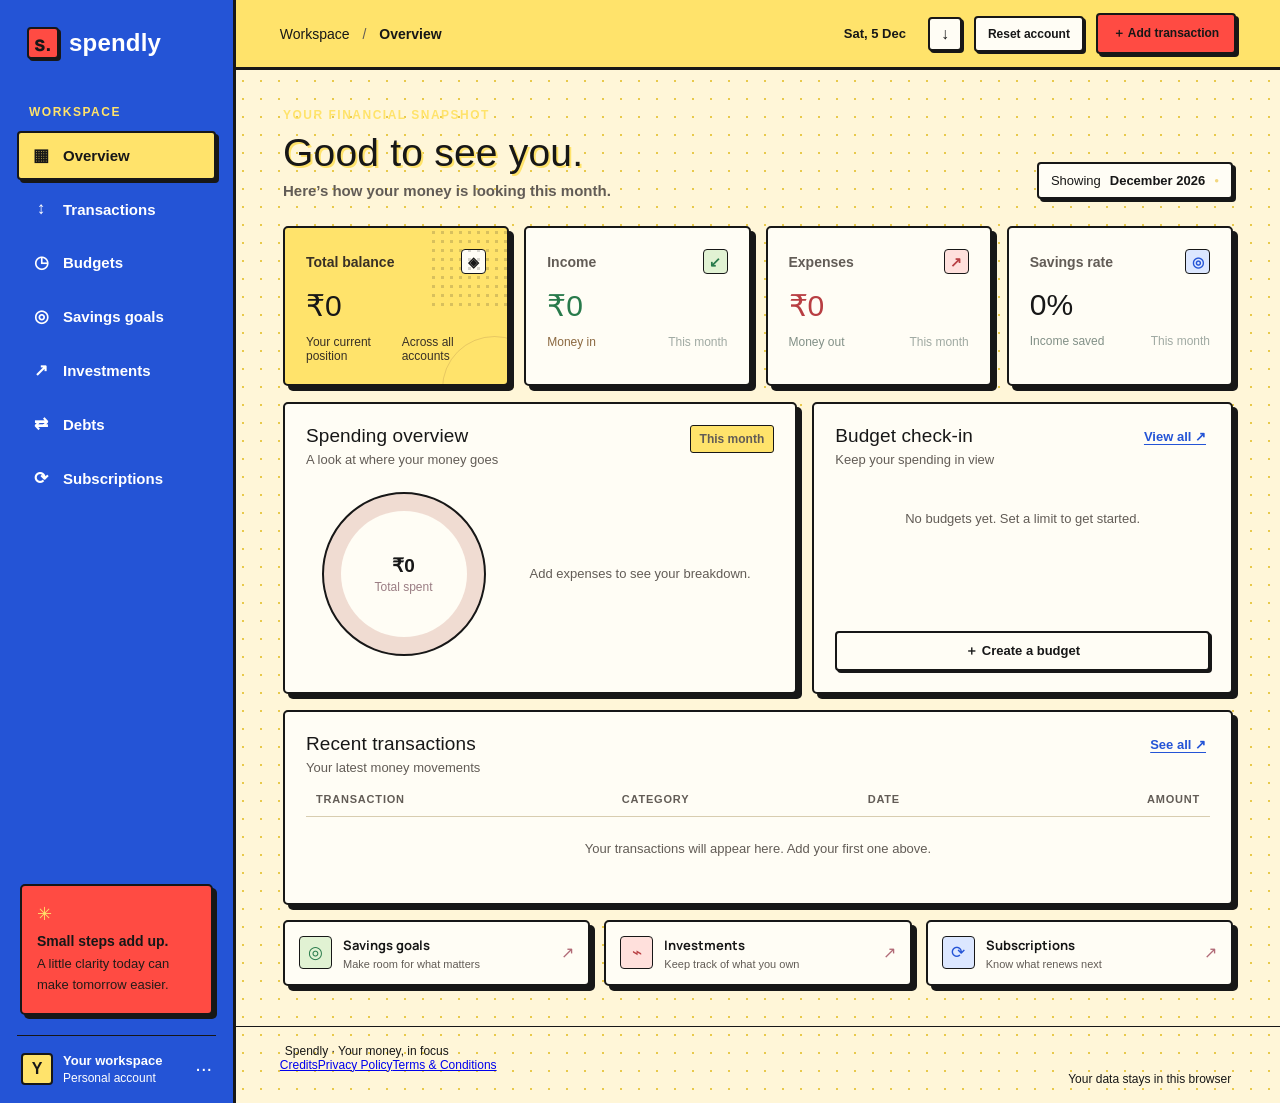
==== commit b92a9bd8: "Add credits and legal footer panels" ====
--- a/index.html
+++ b/index.html
@@ -1,9 +1,9 @@
-<!doctype html><html lang="en"><head><meta charset="utf-8"><meta name="viewport" content="width=device-width,initial-scale=1"><meta name="theme-color" content="#f7f8f5"><meta name="description" content="Spendly — a clearer view of your money."><title>Spendly — Your money, in focus</title><link rel="preconnect" href="https://fonts.googleapis.com"><link href="https://fonts.googleapis.com/css2?family=DM+Sans:wght@400;500;600;700&family=Manrope:wght@400;500;600;700;800&display=swap" rel="stylesheet"><link rel="stylesheet" href="styles.css"></head><body>
+<!doctype html><html lang="en"><head><meta charset="utf-8"><meta name="viewport" content="width=device-width,initial-scale=1"><meta name="theme-color" content="#f7f8f5"><meta name="description" content="Spendly — a clearer view of your money."><title>Spendly — Your money, in focus</title><link rel="preconnect" href="https://fonts.googleapis.com"><link href="https://fonts.googleapis.com/css2?family=DM+Sans:wght@400;500;600;700&family=Manrope:wght@400;500;600;700;800&display=swap" rel="stylesheet"><link rel="stylesheet" href="styles.css"><link rel="stylesheet" href="legal.css"></head><body>
 <div class="app-shell"><aside class="sidebar" id="sidebar"><a class="brand" href="#"><span class="brand-mark">s.</span><span>spendly</span></a><div class="workspace-label">WORKSPACE</div><nav class="nav-list"><button class="nav-item active" data-page="overview"><span class="nav-icon">▦</span>Overview</button><button class="nav-item" data-page="transactions"><span class="nav-icon">↕</span>Transactions</button><button class="nav-item" data-page="budgets"><span class="nav-icon">◷</span>Budgets</button><button class="nav-item" data-page="goals"><span class="nav-icon">◎</span>Savings goals</button><button class="nav-item" data-page="investments"><span class="nav-icon">↗</span>Investments</button><button class="nav-item" data-page="debts"><span class="nav-icon">⇄</span>Debts</button><button class="nav-item" data-page="subscriptions"><span class="nav-icon">⟳</span>Subscriptions</button></nav><div class="sidebar-bottom"><div class="tip-card"><span class="tip-spark">✳</span><strong>Small steps add up.</strong><p>A little clarity today can make tomorrow easier.</p></div><div class="profile"><div class="avatar">Y</div><div><strong>Your workspace</strong><small>Personal account</small></div><span class="profile-dots">···</span></div></div></aside>
 <main class="main-area"><header class="topbar"><button class="mobile-menu" id="mobileMenu">☰</button><div class="breadcrumb">Workspace <span>/</span> <strong id="crumb">Overview</strong></div><div class="top-actions"><span class="date-chip" id="todayLabel"></span><button class="icon-button" id="exportBtn" title="Export data">↓</button><button class="reset-button" id="resetBtn" title="Permanently clear all account data">Reset account</button><button class="add-button" id="quickAdd">＋ <span>Add transaction</span></button></div></header>
 <section class="page-content"><div class="page-heading"><div><p class="eyebrow" id="eyebrow">YOUR FINANCIAL SNAPSHOT</p><h1 id="pageTitle">Good to see you.</h1><p class="subheading" id="pageSubtitle">Here’s how your money is looking this month.</p></div><div class="month-select"><span>Showing</span><strong id="monthLabel"></strong><span class="month-dot">●</span></div></div>
 <div id="pageView"><section class="summary-grid"><article class="summary-card balance-card"><div class="card-top"><span>Total balance</span><span class="mini-icon">◈</span></div><div class="amount" id="balanceValue">₹0</div><div class="card-foot"><span class="trend neutral">Your current position</span><span class="card-note">Across all accounts</span></div><div class="balance-decoration"></div></article><article class="summary-card"><div class="card-top"><span>Income</span><span class="mini-icon green">↙</span></div><div class="amount" id="incomeValue">₹0</div><div class="card-foot"><span class="trend positive">Money in</span><span class="card-note">This month</span></div></article><article class="summary-card"><div class="card-top"><span>Expenses</span><span class="mini-icon coral">↗</span></div><div class="amount" id="expenseValue">₹0</div><div class="card-foot"><span class="trend neutral">Money out</span><span class="card-note">This month</span></div></article><article class="summary-card"><div class="card-top"><span>Savings rate</span><span class="mini-icon blue">◎</span></div><div class="amount" id="savingRate">0%</div><div class="card-foot"><span class="trend neutral">Income saved</span><span class="card-note">This month</span></div></article></section>
 <section class="content-grid"><article class="panel spending-panel"><div class="panel-heading"><div><h2>Spending overview</h2><p>A look at where your money goes</p></div><span class="period-tag">This month</span></div><div class="chart-wrap"><div class="donut" id="donut"><div class="donut-center"><strong id="donutTotal">₹0</strong><span>Total spent</span></div></div><div class="legend" id="categoryLegend"><p class="empty-state">Add expenses to see your breakdown.</p></div></div></article><article class="panel budget-panel"><div class="panel-heading"><div><h2>Budget check-in</h2><p>Keep your spending in view</p></div><button class="text-link" data-go="budgets">View all ↗</button></div><div id="budgetPreview" class="budget-preview"><div class="empty-state">No budgets yet. Set a limit to get started.</div></div><button class="outline-button full" data-go="budgets">＋ Create a budget</button></article></section>
 <section class="panel transactions-panel"><div class="panel-heading"><div><h2>Recent transactions</h2><p>Your latest money movements</p></div><button class="text-link" data-go="transactions">See all ↗</button></div><div class="table-scroll"><table><thead><tr><th>TRANSACTION</th><th>CATEGORY</th><th>DATE</th><th class="align-right">AMOUNT</th></tr></thead><tbody id="recentRows"><tr><td colspan="4" class="empty-state">Your transactions will appear here.</td></tr></tbody></table></div></section>
-<section class="quick-links"><button class="quick-card" data-go="goals"><span class="quick-symbol mint">◎</span><span><strong>Savings goals</strong><small>Make room for what matters</small></span><b>↗</b></button><button class="quick-card" data-go="investments"><span class="quick-symbol peach">⌁</span><span><strong>Investments</strong><small>Keep track of what you own</small></span><b>↗</b></button><button class="quick-card" data-go="subscriptions"><span class="quick-symbol sky">⟳</span><span><strong>Subscriptions</strong><small>Know what renews next</small></span><b>↗</b></button></section></div></section><footer>Spendly <span>·</span> Your money, in focus <span class="footer-right">Your data stays in this browser</span></footer></main></div>
-<div class="modal-backdrop" id="modalBackdrop" hidden><section class="modal" role="dialog" aria-modal="true"><div class="modal-heading"><div><p class="eyebrow">SPENDLY WORKSPACE</p><h2 id="modalTitle">Add transaction</h2></div><button class="close-button" id="closeModal">×</button></div><form id="entryForm"><input type="hidden" id="entryId"><div class="form-row"><label>Type<select id="entryType"><option value="expense">Expense</option><option value="income">Income</option></select></label><label>Amount (₹)<input id="entryAmount" type="number" min="0.01" step="0.01" placeholder="0.00" required></label></div><label>Description<input id="entryName" maxlength="60" placeholder="e.g. Groceries" required></label><div class="form-row"><label>Category<select id="entryCategory"><option>Food</option><option>Transport</option><option>Shopping</option><option>Education</option><option>Health</option><option>Entertainment</option><option>Salary</option><option>Other</option></select></label><label>Date<input id="entryDate" type="date" required></label></div><label>Note <span class="optional">(optional)</span><input id="entryNote" maxlength="120" placeholder="Add a little detail"></label><div class="form-actions"><button type="button" class="outline-button" id="cancelModal">Cancel</button><button class="add-button" type="submit">Save transaction</button></div></form></section></div><div class="toast" id="toast" role="status"></div><script src="spendly.js"></script><script src="app.js"></script></body></html>+<section class="quick-links"><button class="quick-card" data-go="goals"><span class="quick-symbol mint">◎</span><span><strong>Savings goals</strong><small>Make room for what matters</small></span><b>↗</b></button><button class="quick-card" data-go="investments"><span class="quick-symbol peach">⌁</span><span><strong>Investments</strong><small>Keep track of what you own</small></span><b>↗</b></button><button class="quick-card" data-go="subscriptions"><span class="quick-symbol sky">⟳</span><span><strong>Subscriptions</strong><small>Know what renews next</small></span><b>↗</b></button></section></div></section><footer><span class="footer-brand">Spendly · Your money, in focus</span><nav class="legal-footer-links" aria-label="Site information"><a href="#credits" data-legal-panel="credits">Credits</a><a href="#privacy" data-legal-panel="privacy">Privacy Policy</a><a href="#terms" data-legal-panel="terms">Terms &amp; Conditions</a></nav><span class="footer-right">Your data stays in this browser</span></footer></main></div>
+<div class="modal-backdrop" id="modalBackdrop" hidden><section class="modal" role="dialog" aria-modal="true"><div class="modal-heading"><div><p class="eyebrow">SPENDLY WORKSPACE</p><h2 id="modalTitle">Add transaction</h2></div><button class="close-button" id="closeModal">×</button></div><form id="entryForm"><input type="hidden" id="entryId"><div class="form-row"><label>Type<select id="entryType"><option value="expense">Expense</option><option value="income">Income</option></select></label><label>Amount (₹)<input id="entryAmount" type="number" min="0.01" step="0.01" placeholder="0.00" required></label></div><label>Description<input id="entryName" maxlength="60" placeholder="e.g. Groceries" required></label><div class="form-row"><label>Category<select id="entryCategory"><option>Food</option><option>Transport</option><option>Shopping</option><option>Education</option><option>Health</option><option>Entertainment</option><option>Salary</option><option>Other</option></select></label><label>Date<input id="entryDate" type="date" required></label></div><label>Note <span class="optional">(optional)</span><input id="entryNote" maxlength="120" placeholder="Add a little detail"></label><div class="form-actions"><button type="button" class="outline-button" id="cancelModal">Cancel</button><button class="add-button" type="submit">Save transaction</button></div></form></section></div><div class="toast" id="toast" role="status"></div><script src="spendly.js"></script><script src="app.js"></script><script src="legal.js"></script></body></html>
--- a/styles.css
+++ b/styles.css
@@ -88,3 +88,159 @@
  .sidebar{background:#35101f;box-shadow:10px 0 30px #1e0712aa}
  .page-heading h1{font-size:31px}
 }
+
+
+/* Readability, money-flow colours and account reset control */
+body{font-size:16px}
+.nav-item{font-size:15px}
+.workspace-label,.eyebrow{font-size:12px}
+.tip-card p{font-size:13px}
+.profile strong{font-size:13px}.profile small{font-size:12px}
+.breadcrumb{font-size:14px}.date-chip{font-size:13px}
+.page-heading h1{font-size:38px}
+.subheading{font-size:15px}
+.month-select{font-size:13px}
+.card-top{font-size:14px}
+.amount{font-size:30px}
+.card-foot{font-size:12px}
+.card-note{font-size:12px}
+.panel-heading h2{font-size:18px}
+.panel-heading p{font-size:13px}
+.period-tag{font-size:12px}
+.donut-center strong{font-size:19px}
+.donut-center span{font-size:12px}
+.legend-item{font-size:12px}
+.empty-state{font-size:13px}
+.budget-meta{font-size:12px}
+.text-link{font-size:13px}
+.outline-button{font-size:13px}
+th{font-size:11px}
+td{font-size:13px}
+.quick-card strong{font-size:13px}
+.quick-card small{font-size:11px}
+footer{font-size:12px}
+.modal label{font-size:12px}
+.modal input,.modal select{font-size:14px}
+.simple-form label{font-size:12px}
+.simple-form input,.simple-form select,.simple-form button{font-size:13px}
+.record-row{font-size:13px}
+.delete-record{font-size:12px}
+.summary-card:nth-child(2) #incomeValue{color:#287a4b}
+.summary-card:nth-child(3) #expenseValue{color:#b83e42}
+.amount-income{color:#287a4b!important;font-weight:700}
+.amount-expense{color:#b83e42!important;font-weight:700}
+.mini-icon.green{color:#287a4b;background:#e3f2e7}
+.mini-icon.coral{color:#b83e42;background:#fbe6e5}
+.reset-button{border:1px solid #a85a63;background:transparent;color:#f6d7d5;padding:9px 12px;border-radius:8px;font-size:12px;font-weight:700}
+.reset-button:hover{background:#713347;color:#fff}
+@media(max-width:760px){
+ .top-actions{gap:6px}
+ .reset-button{font-size:11px;padding:8px 9px}
+ .page-heading h1{font-size:32px}
+ .amount{font-size:25px}
+}
+
+
+/* POP ART VISUAL DIRECTION */
+@import url('https://fonts.googleapis.com/css2?family=Bowlby+One+SC&family=Space+Grotesk:wght@400;500;600;700&display=swap');
+:root{
+ --ink:#171717;--muted:#625c56;--line:#171717;--paper:#fff6d8;--white:#fffdf5;
+ --green:#f7d84a;--green-dark:#e9c52e;--shadow:5px 5px 0 #171717;
+}
+body{
+ background-color:#fff6d8;color:#171717;font-family:"Space Grotesk",sans-serif;
+ background-image:radial-gradient(#e8c94b 1.25px,transparent 1.25px);
+ background-size:18px 18px;
+}
+.sidebar{background:#2454d6;border-right:3px solid #171717;color:#fff}
+.brand{font-family:"Bowlby One SC",sans-serif;font-size:24px;letter-spacing:.2px;color:#fff}
+.brand-mark{background:#ff4b43;color:#171717;border:2px solid #171717;border-radius:4px;box-shadow:2px 2px 0 #171717}
+.workspace-label,.eyebrow{color:#ffe36b;font-weight:700;letter-spacing:1.5px}
+.nav-item{color:#fff;border:2px solid transparent;border-radius:4px;font-weight:700}
+.nav-item:hover{background:#1741b2;color:#fff;border-color:#171717}
+.nav-item.active{background:#ffe36b;color:#171717;border:2px solid #171717;box-shadow:3px 3px 0 #171717}
+.tip-card{background:#ff4b43;border:2px solid #171717;border-radius:5px;box-shadow:4px 4px 0 #171717}
+.tip-spark{color:#ffe36b}.tip-card strong{font-family:"Bowlby One SC",sans-serif;font-size:14px;color:#171717}
+.tip-card p{color:#241b18}
+.profile{border-color:#171717}.avatar{background:#ffe36b;color:#171717;border:2px solid #171717;border-radius:4px}
+.profile strong,.profile small,.profile-dots{color:#fff}
+.topbar{background:#ffe36b;border-bottom:3px solid #171717}
+.breadcrumb,.breadcrumb strong{color:#171717}.breadcrumb span{color:#625c56}
+.date-chip{color:#171717;font-weight:700}
+.icon-button,.mobile-menu{background:#fffdf5;border:2px solid #171717;border-radius:4px;color:#171717;box-shadow:2px 2px 0 #171717}
+.add-button{background:#ff4b43;color:#171717;border:2px solid #171717;border-radius:4px;font-weight:700;box-shadow:3px 3px 0 #171717}
+.add-button:hover{background:#ff7068;transform:translate(-1px,-1px);box-shadow:4px 4px 0 #171717}
+.reset-button{background:#fffdf5;color:#171717;border:2px solid #171717;border-radius:4px;box-shadow:2px 2px 0 #171717;font-weight:700}
+.reset-button:hover{background:#ff4b43;color:#171717}
+.page-heading h1{font:400 39px "Bowlby One SC",sans-serif;letter-spacing:.2px;color:#171717;text-shadow:2px 2px 0 #ffe36b}
+.subheading{color:#625c56;font-weight:600}
+.month-select{background:#fffdf5;border:2px solid #171717;border-radius:4px;color:#171717;box-shadow:3px 3px 0 #171717}
+.month-select strong{color:#171717}
+.summary-card,.panel,.quick-card,.page-panel{
+ background:#fffdf5;border:2px solid #171717;border-radius:5px;
+ box-shadow:var(--shadow);color:#171717;
+}
+.summary-card{transition:transform .15s ease,box-shadow .15s ease}
+.summary-card:hover,.panel:hover{box-shadow:7px 7px 0 #171717;transform:translate(-1px,-1px)}
+.balance-card{background:#ffe36b;border-color:#171717;color:#171717;position:relative}
+.balance-card:after{content:"";position:absolute;right:0;top:0;width:78px;height:78px;background-image:radial-gradient(#171717 1.5px,transparent 1.5px);background-size:9px 9px;opacity:.17;pointer-events:none}
+.balance-card .card-top,.balance-card .trend,.balance-card .card-note{color:#383026}
+.balance-card .amount{color:#171717}
+.balance-card .mini-icon{background:#fffdf5;color:#171717;border:1px solid #171717;border-radius:4px}
+.card-top{color:#625c56;font-weight:700}
+.amount{font-family:"Bowlby One SC",sans-serif;font-weight:400;letter-spacing:0;color:#171717}
+.mini-icon{border:1.5px solid #171717;border-radius:4px;background:#e5edff;color:#2454d6}
+.mini-icon.green{background:#e1f2d3;color:#287a4b}
+.mini-icon.coral{background:#ffe0dc;color:#b83e42}
+.mini-icon.blue{background:#dce7ff;color:#2454d6}
+.panel-heading h2{font:400 19px "Bowlby One SC",sans-serif;color:#171717;letter-spacing:.1px}
+.panel-heading p,.period-tag{color:#625c56}
+.period-tag{background:#ffe36b;border:1.5px solid #171717;border-radius:3px;font-weight:700}
+.donut{border:2px solid #171717}
+.donut:after{background:#fffdf5}
+.donut-center strong{font-family:"Bowlby One SC",sans-serif;color:#171717}
+.legend-item,.legend-item strong{color:#171717}
+.legend-dot{border:1px solid #171717}
+.empty-state{color:#625c56}
+.progress-track{background:#f0e7ca;border:1px solid #171717;border-radius:2px}
+.progress-fill{background:#2454d6;border:1px solid #171717;border-radius:1px}
+.progress-fill.warn{background:#f0bd32}.progress-fill.over{background:#ff4b43}
+.text-link{color:#2454d6;font-weight:700;text-decoration:underline;text-underline-offset:3px}
+.outline-button{background:#fffdf5;border:2px solid #171717;border-radius:4px;color:#171717;box-shadow:2px 2px 0 #171717;font-weight:700}
+.outline-button:hover{background:#ffe36b}
+th{color:#625c56;border-color:#d8cdb0}
+td{color:#514943;border-color:#e8dfc8}
+.transaction-name{color:#171717}
+.transaction-icon{background:#dce7ff;color:#2454d6;border:1.5px solid #171717;border-radius:4px}
+.amount-income{color:#287a4b!important;font-weight:700}
+.amount-expense{color:#b83e42!important;font-weight:700}
+.quick-card{color:#171717;border-radius:5px}
+.quick-card:hover{border-color:#171717;background:#ffe36b;transform:translate(-2px,-2px);box-shadow:7px 7px 0 #171717}
+.quick-symbol{border:1.5px solid #171717;border-radius:4px}
+.quick-symbol.mint{background:#e1f2d3;color:#287a4b}
+.quick-symbol.peach{background:#ffe0dc;color:#b83e42}
+.quick-symbol.sky{background:#dce7ff;color:#2454d6}
+.quick-card strong{color:#171717}
+.quick-card small{color:#625c56}
+footer{border-color:#171717;color:#625c56}
+footer span{color:#171717}
+.modal-backdrop{background:#171717b8;backdrop-filter:blur(3px)}
+.modal{background:#fffdf5;border:3px solid #171717;border-radius:6px;box-shadow:8px 8px 0 #171717;color:#171717}
+.modal-heading h2{font:400 24px "Bowlby One SC",sans-serif;color:#171717}
+.close-button{background:#ffe36b;border:2px solid #171717;border-radius:4px;color:#171717}
+.modal label,.simple-form label{color:#514943;font-weight:700}
+.modal input,.modal select,.simple-form input,.simple-form select{
+ border:2px solid #171717;border-radius:4px;background:#fff;color:#171717;
+}
+.modal input:focus,.modal select:focus{border-color:#2454d6;box-shadow:3px 3px 0 #2454d6}
+.simple-form button{background:#ff4b43;color:#171717;border:2px solid #171717;border-radius:4px;box-shadow:2px 2px 0 #171717;font-weight:700}
+.record-row{border-color:#e8dfc8;color:#171717}
+.record-row small{color:#625c56}
+.delete-record{background:#ffe0dc;border:1.5px solid #171717;border-radius:3px;color:#b83e42;font-weight:700}
+.toast{background:#171717;color:#ffe36b;border:2px solid #ffe36b;border-radius:4px;font-weight:700}
+@media(max-width:760px){
+ .sidebar{background:#2454d6;border-right:3px solid #171717}
+ .page-heading h1{font-size:31px}
+ .reset-button{font-size:11px;padding:8px 7px}
+ .summary-card:hover,.panel:hover{transform:none}
+}
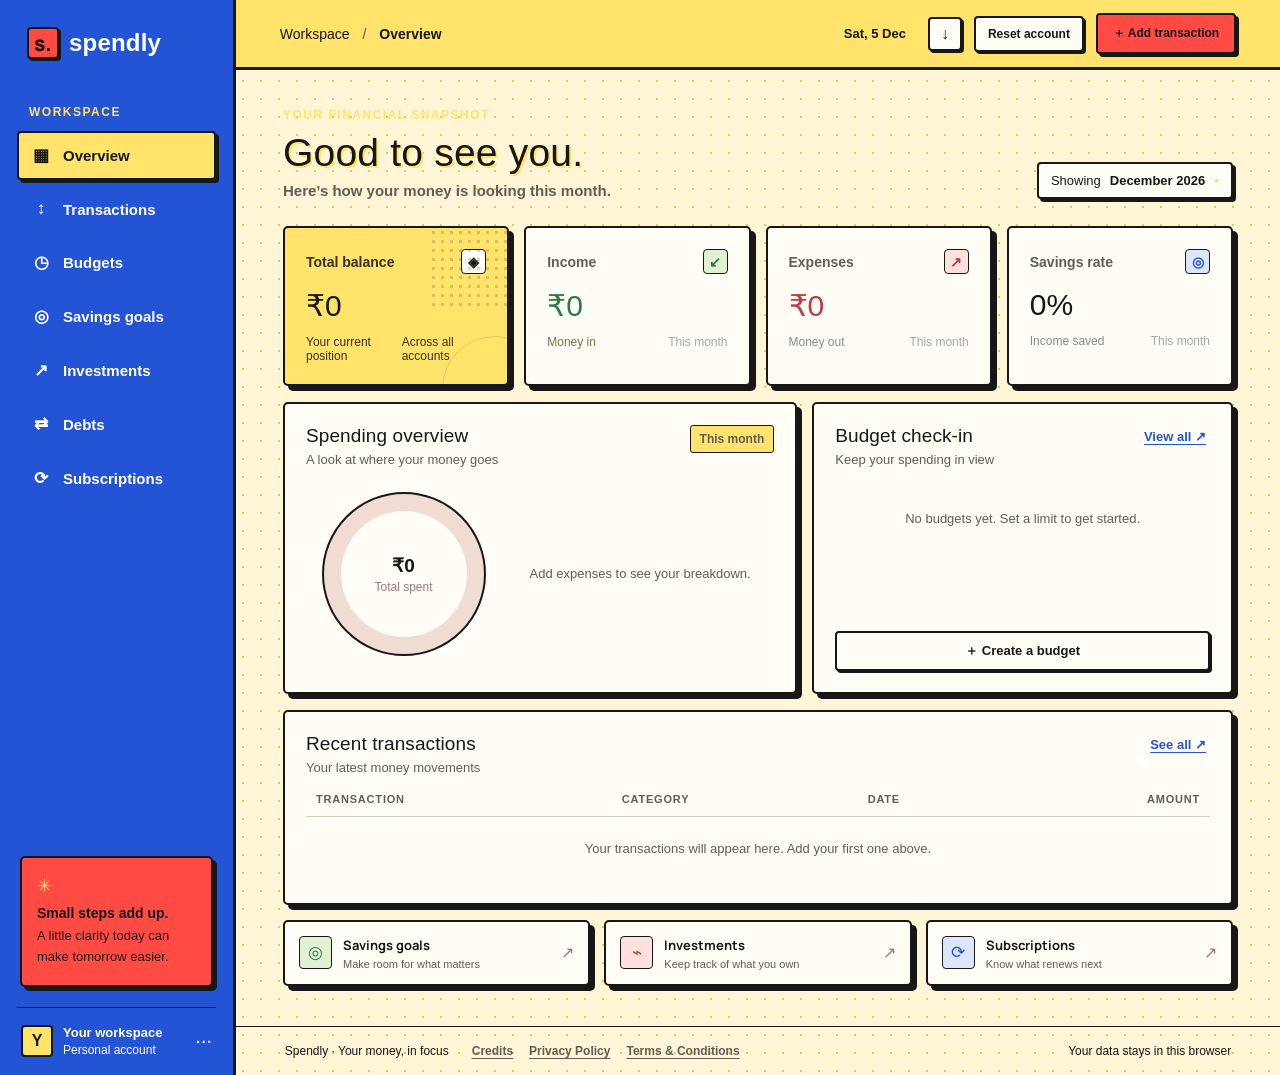
==== commit eef6653b: "Load finance module styles" ====
--- a/index.html
+++ b/index.html
@@ -1,4 +1,4 @@
-<!doctype html><html lang="en"><head><meta charset="utf-8"><meta name="viewport" content="width=device-width,initial-scale=1"><meta name="theme-color" content="#f7f8f5"><meta name="description" content="Spendly — a clearer view of your money."><title>Spendly — Your money, in focus</title><link rel="preconnect" href="https://fonts.googleapis.com"><link href="https://fonts.googleapis.com/css2?family=DM+Sans:wght@400;500;600;700&family=Manrope:wght@400;500;600;700;800&display=swap" rel="stylesheet"><link rel="stylesheet" href="styles.css"><link rel="stylesheet" href="legal.css"></head><body>
+<!doctype html><html lang="en"><head><meta charset="utf-8"><meta name="viewport" content="width=device-width,initial-scale=1"><meta name="theme-color" content="#f7f8f5"><meta name="description" content="Spendly — a clearer view of your money."><title>Spendly — Your money, in focus</title><link rel="preconnect" href="https://fonts.googleapis.com"><link href="https://fonts.googleapis.com/css2?family=DM+Sans:wght@400;500;600;700&family=Manrope:wght@400;500;600;700;800&display=swap" rel="stylesheet"><link rel="stylesheet" href="styles.css"><link rel="stylesheet" href="legal.css"><link rel="stylesheet" href="modules.css"></head><body>
 <div class="app-shell"><aside class="sidebar" id="sidebar"><a class="brand" href="#"><span class="brand-mark">s.</span><span>spendly</span></a><div class="workspace-label">WORKSPACE</div><nav class="nav-list"><button class="nav-item active" data-page="overview"><span class="nav-icon">▦</span>Overview</button><button class="nav-item" data-page="transactions"><span class="nav-icon">↕</span>Transactions</button><button class="nav-item" data-page="budgets"><span class="nav-icon">◷</span>Budgets</button><button class="nav-item" data-page="goals"><span class="nav-icon">◎</span>Savings goals</button><button class="nav-item" data-page="investments"><span class="nav-icon">↗</span>Investments</button><button class="nav-item" data-page="debts"><span class="nav-icon">⇄</span>Debts</button><button class="nav-item" data-page="subscriptions"><span class="nav-icon">⟳</span>Subscriptions</button></nav><div class="sidebar-bottom"><div class="tip-card"><span class="tip-spark">✳</span><strong>Small steps add up.</strong><p>A little clarity today can make tomorrow easier.</p></div><div class="profile"><div class="avatar">Y</div><div><strong>Your workspace</strong><small>Personal account</small></div><span class="profile-dots">···</span></div></div></aside>
 <main class="main-area"><header class="topbar"><button class="mobile-menu" id="mobileMenu">☰</button><div class="breadcrumb">Workspace <span>/</span> <strong id="crumb">Overview</strong></div><div class="top-actions"><span class="date-chip" id="todayLabel"></span><button class="icon-button" id="exportBtn" title="Export data">↓</button><button class="reset-button" id="resetBtn" title="Permanently clear all account data">Reset account</button><button class="add-button" id="quickAdd">＋ <span>Add transaction</span></button></div></header>
 <section class="page-content"><div class="page-heading"><div><p class="eyebrow" id="eyebrow">YOUR FINANCIAL SNAPSHOT</p><h1 id="pageTitle">Good to see you.</h1><p class="subheading" id="pageSubtitle">Here’s how your money is looking this month.</p></div><div class="month-select"><span>Showing</span><strong id="monthLabel"></strong><span class="month-dot">●</span></div></div>
--- a/legal.css
+++ b/legal.css
@@ -0,0 +1 @@
+.legal-list{max-width:900px}.legal-card{padding:24px 26px}.legal-card h2{font-size:19px;margin-bottom:10px}.legal-card p,.legal-card li{font-size:15px;line-height:1.75;color:#514943}.legal-card p:last-child{margin-bottom:0}.legal-card ul{padding-left:22px;margin:8px 0}.legal-card li+li{margin-top:7px}.legal-note{font-size:13px;line-height:1.7;color:#625c56;padding:4px 2px}.legal-back{justify-self:start;padding:11px 16px;font-size:13px}.legal-footer-links{display:inline-flex;gap:16px;margin-left:18px;flex-wrap:wrap}.legal-footer-links a{color:inherit;font-weight:700;text-decoration:underline;text-underline-offset:3px}.legal-footer-links a:hover{color:#2454d6}@media(max-width:760px){.legal-footer-links{display:flex;margin:10px 0 0;gap:13px}.legal-card{padding:18px}.legal-card p,.legal-card li{font-size:14px}}
--- a/modules.css
+++ b/modules.css
@@ -0,0 +1 @@
+.module-record{padding:16px 0;border-bottom:1px solid #e8dfc8}.module-record:last-child{border-bottom:0}.module-record-head{display:flex;justify-content:space-between;align-items:flex-start;gap:12px}.module-record-head strong,.module-record-head small{display:block}.module-record-head strong{font-size:14px}.module-record-head small,.module-summary small{font-size:12px;color:#625c56;margin-top:4px}.module-value{font-weight:700;font-size:13px;white-space:nowrap}.module-track{height:10px;background:#f0e7ca;border:1.5px solid #171717;margin:13px 0 8px}.module-track span{display:block;height:100%;background:#2454d6}.module-track span.warn{background:#f0bd32}.module-track span.over{background:#ff4b43}.module-record-foot{display:flex;align-items:center;gap:12px;flex-wrap:wrap;font-size:12px;color:#625c56}.module-record-foot button{margin-left:auto}.module-alert{color:#b83e42!important;font-weight:700}.module-positive{color:#287a4b!important;font-weight:700}.module-summary{display:grid;grid-template-columns:repeat(3,minmax(0,1fr));gap:12px;padding:12px 0 18px;border-bottom:1px solid #e8dfc8}.module-summary strong{display:block;font-size:17px;margin-top:5px}.inline-module-form{display:flex;align-items:end;gap:9px;flex-wrap:wrap;margin-top:14px;padding:12px;background:#fff6d8;border:1.5px solid #171717}.inline-module-form label{display:grid;gap:5px;font-size:11px;font-weight:700}.inline-module-form input,.inline-module-form select{min-width:100px;max-width:180px;padding:8px;border:1.5px solid #171717;border-radius:3px;background:white}.inline-module-form button{padding:9px 12px;background:#ff4b43;border:2px solid #171717;box-shadow:2px 2px 0 #171717;font-weight:700;border-radius:3px}.module-history{margin-top:12px;font-size:12px}.module-history summary{cursor:pointer;font-weight:700}.module-history ul{list-style:none;padding:0;margin:8px 0}.module-history li{display:flex;gap:12px;align-items:center;padding:7px 0;border-bottom:1px solid #eee2c9}.module-history li strong{margin-left:auto}.module-history li small{color:#625c56}.simple-form label{min-width:145px}.simple-form input,.simple-form select{width:100%;box-sizing:border-box}.page-list{gap:16px}@media(max-width:600px){.module-summary{grid-template-columns:1fr}.module-record-head{flex-direction:column}.module-value{white-space:normal}.inline-module-form label{flex:1 1 130px}.module-record-foot button{margin-left:0}}
